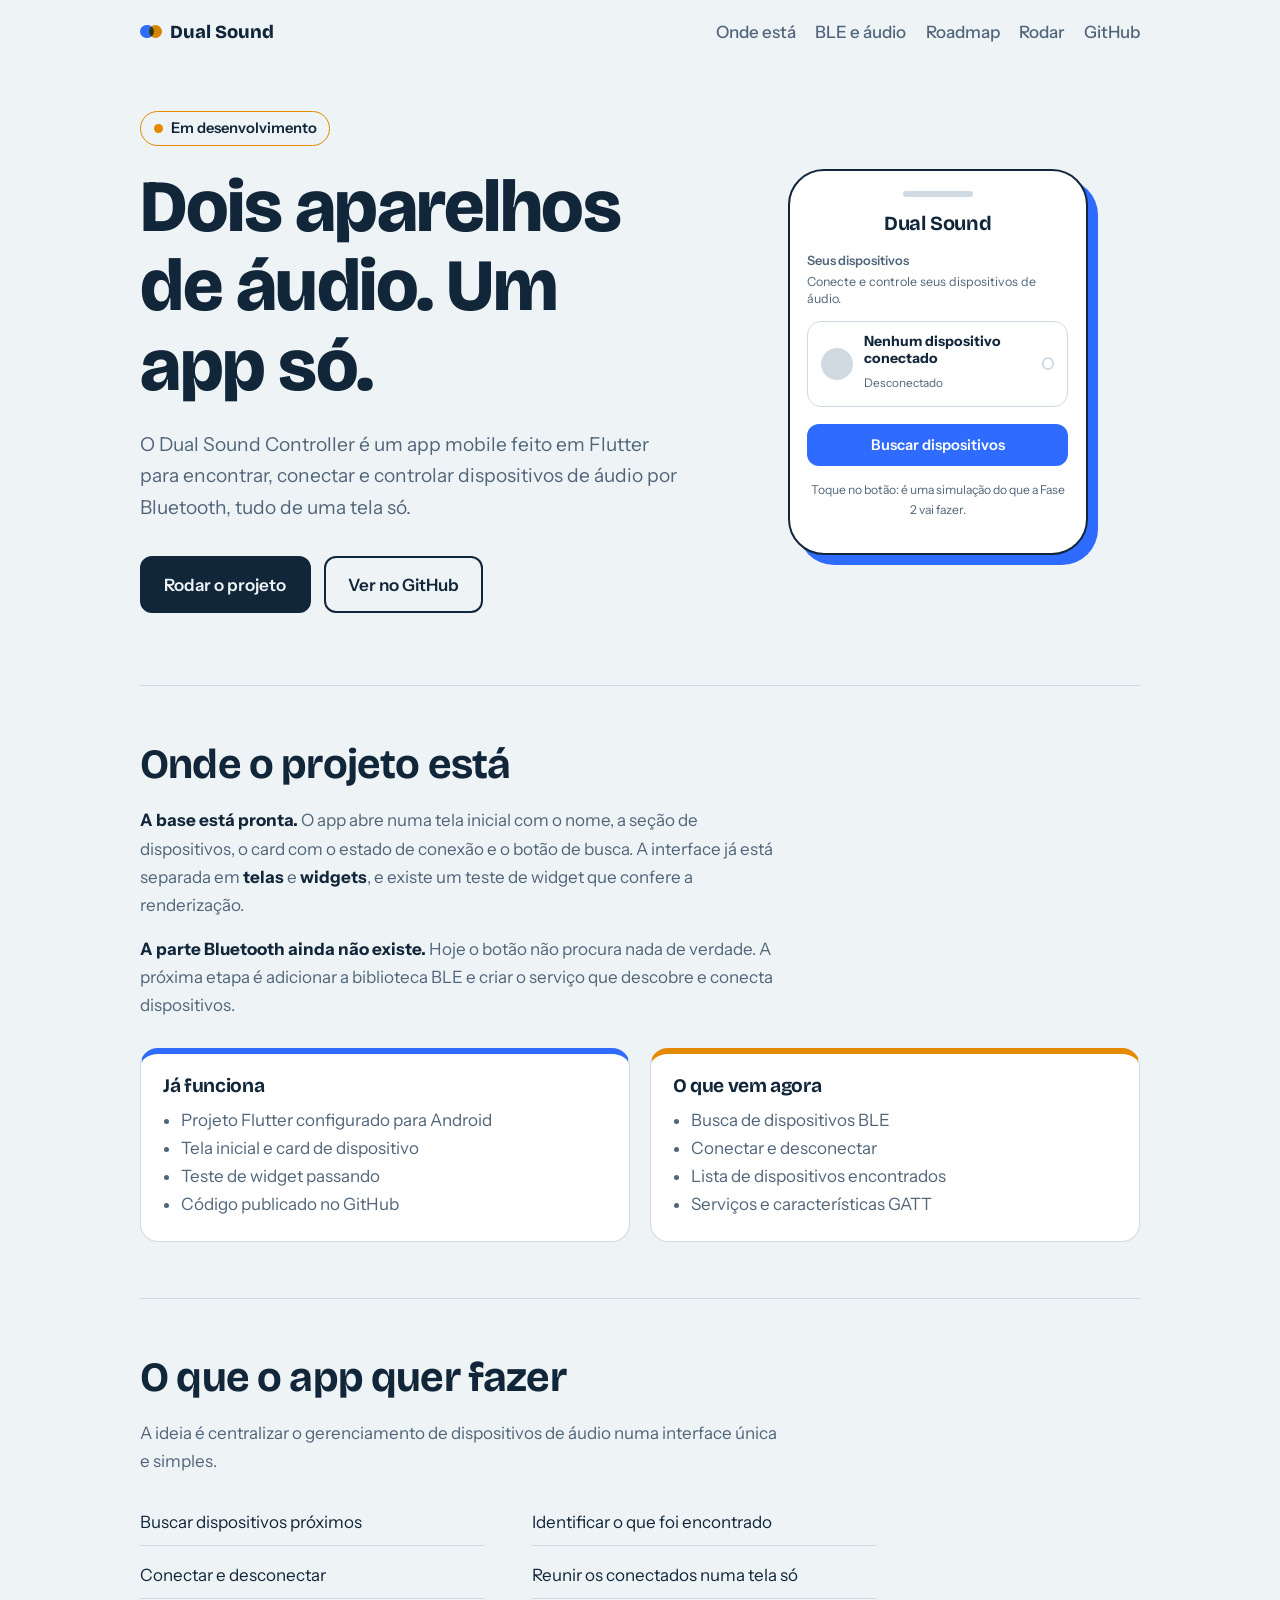
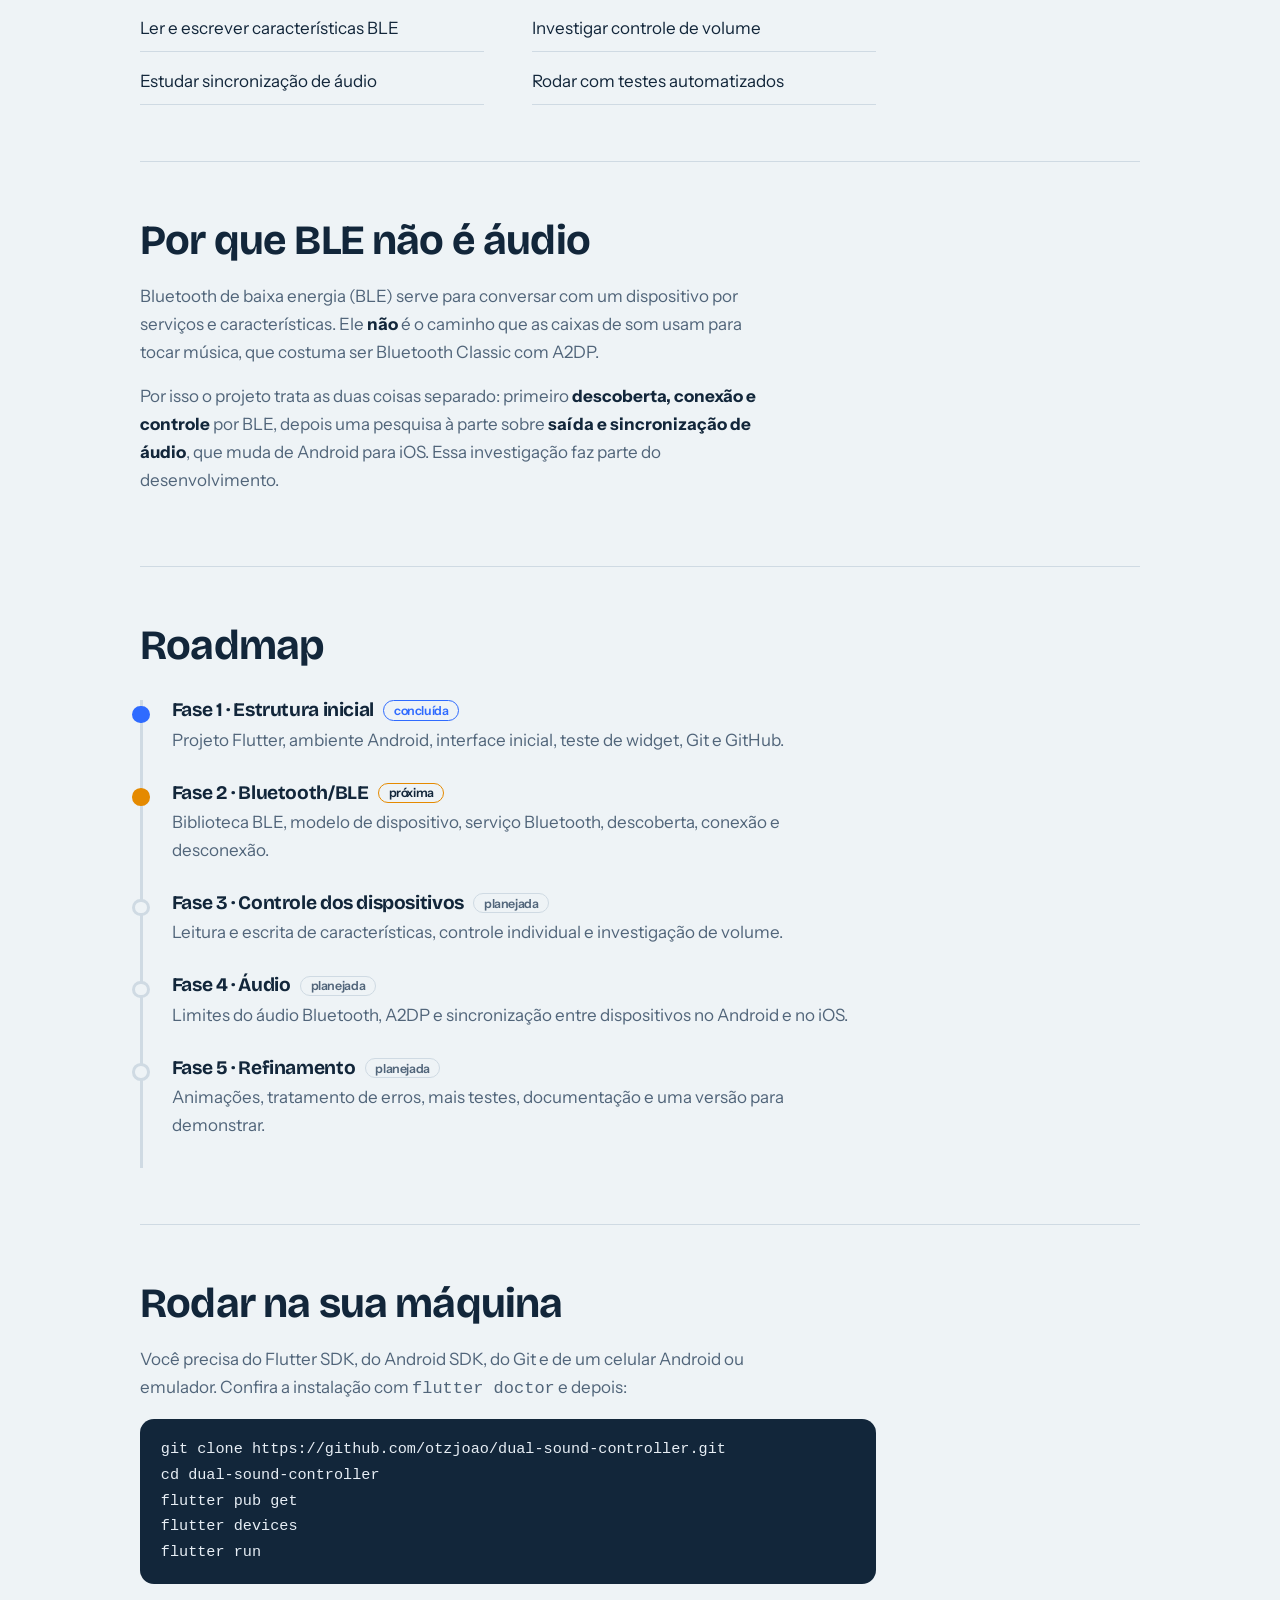
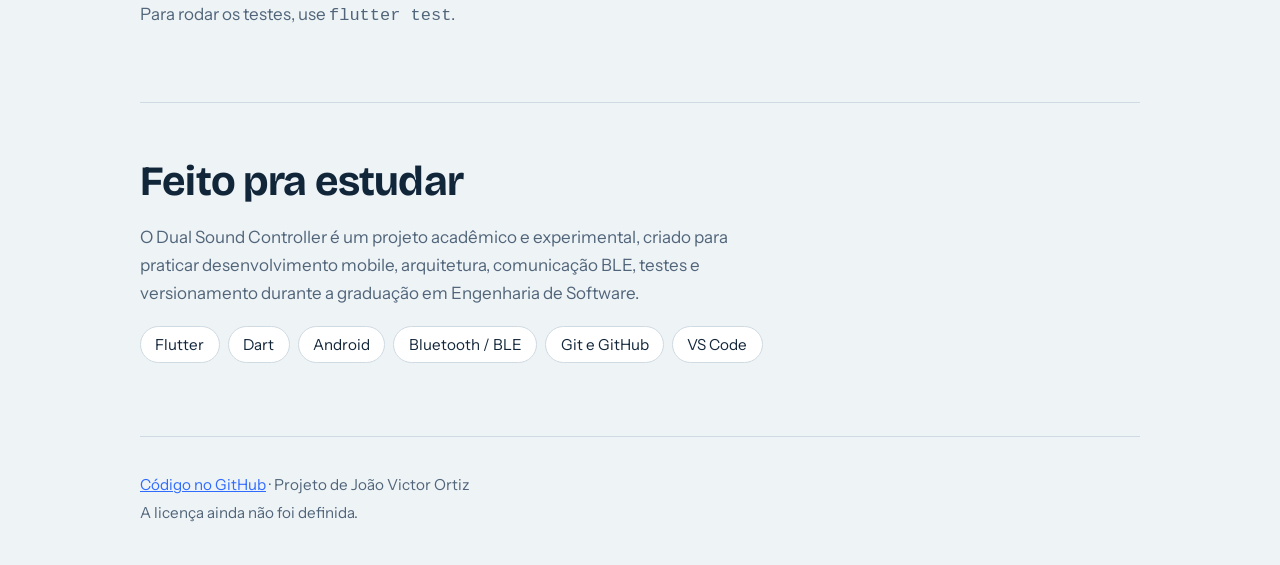
==== docs/index.html @ 98bfb26a "docs: adiciona documentação inicial do projeto" ====
<!doctype html>
<html lang="pt-BR">
  <head>
    <meta charset="utf-8" />
    <meta
      name="viewport"
      content="width=device-width, initial-scale=1, viewport-fit=cover"
    />
    <title>Dual Sound Controller · dois aparelhos de áudio, um app só</title>
    <meta
      name="description"
      content="App Flutter em desenvolvimento para encontrar, conectar e controlar dispositivos de áudio por Bluetooth, de uma tela só."
    />
    <link rel="preconnect" href="https://fonts.googleapis.com" />
    <link rel="preconnect" href="https://fonts.gstatic.com" crossorigin />
    <link
      href="https://fonts.googleapis.com/css2?family=Bricolage+Grotesque:wght@500;700;800&family=Instrument+Sans:wght@400;500;600&display=swap"
      rel="stylesheet"
    />
    <link rel="stylesheet" href="style.css" />
  </head>
  <body>
    <div class="wrap">
      <header class="top">
        <a class="brand" href="#"
          ><span class="dots" aria-hidden="true"><i></i><i></i></span>Dual
          Sound</a
        >
        <nav aria-label="Seções">
          <a href="#estado">Onde está</a><a href="#ble">BLE e áudio</a
          ><a href="#roadmap">Roadmap</a><a href="#rodar">Rodar</a
          ><a href="https://github.com/otzjoao/dual-sound-controller">GitHub</a>
        </nav>
      </header>

      <main>
        <div class="hero">
          <div>
            <span class="badge">Em desenvolvimento</span>
            <h1>Dois aparelhos de áudio. Um app só.</h1>
            <p class="lead">
              O Dual Sound Controller é um app mobile feito em Flutter para
              encontrar, conectar e controlar dispositivos de áudio por
              Bluetooth, tudo de uma tela só.
            </p>
            <div class="btns">
              <a class="btn primary" href="#rodar">Rodar o projeto</a>
              <a
                class="btn"
                href="https://github.com/otzjoao/dual-sound-controller"
                >Ver no GitHub</a
              >
            </div>
          </div>
          <div>
            <div
              class="phone"
              role="group"
              aria-label="Simulação da tela inicial do app"
            >
              <div class="bar"></div>
              <h3>Dual Sound</h3>
              <p class="sub">Seus dispositivos</p>
              <p class="hint">Conecte e controle seus dispositivos de áudio.</p>
              <div id="list">
                <div class="dev">
                  <span class="ic"></span
                  ><span
                    ><b>Nenhum dispositivo conectado</b
                    ><small>Desconectado</small></span
                  ><span class="st"></span>
                </div>
              </div>
              <button class="search" id="go" type="button">
                Buscar dispositivos
              </button>
              <p class="demo-note">
                Toque no botão: é uma simulação do que a Fase 2 vai fazer.
              </p>
            </div>
          </div>
        </div>

        <section id="estado">
          <h2>Onde o projeto está</h2>
          <div class="prose">
            <p>
              <strong>A base está pronta.</strong> O app abre numa tela inicial
              com o nome, a seção de dispositivos, o card com o estado de
              conexão e o botão de busca. A interface já está separada em
              <strong>telas</strong> e <strong>widgets</strong>, e existe um
              teste de widget que confere a renderização.
            </p>
            <p>
              <strong>A parte Bluetooth ainda não existe.</strong> Hoje o botão
              não procura nada de verdade. A próxima etapa é adicionar a
              biblioteca BLE e criar o serviço que descobre e conecta
              dispositivos.
            </p>
          </div>
          <div class="split">
            <div class="box a">
              <h3>Já funciona</h3>
              <ul>
                <li>Projeto Flutter configurado para Android</li>
                <li>Tela inicial e card de dispositivo</li>
                <li>Teste de widget passando</li>
                <li>Código publicado no GitHub</li>
              </ul>
            </div>
            <div class="box b">
              <h3>O que vem agora</h3>
              <ul>
                <li>Busca de dispositivos BLE</li>
                <li>Conectar e desconectar</li>
                <li>Lista de dispositivos encontrados</li>
                <li>Serviços e características GATT</li>
              </ul>
            </div>
          </div>
        </section>

        <section>
          <h2>O que o app quer fazer</h2>
          <div class="prose">
            <p>
              A ideia é centralizar o gerenciamento de dispositivos de áudio
              numa interface única e simples.
            </p>
          </div>
          <ul class="cols">
            <li>Buscar dispositivos próximos</li>
            <li>Identificar o que foi encontrado</li>
            <li>Conectar e desconectar</li>
            <li>Reunir os conectados numa tela só</li>
            <li>Ler e escrever características BLE</li>
            <li>Investigar controle de volume</li>
            <li>Estudar sincronização de áudio</li>
            <li>Rodar com testes automatizados</li>
          </ul>
        </section>

        <section id="ble">
          <h2>Por que BLE não é áudio</h2>
          <div class="prose">
            <p>
              Bluetooth de baixa energia (BLE) serve para conversar com um
              dispositivo por serviços e características. Ele
              <strong>não</strong> é o caminho que as caixas de som usam para
              tocar música, que costuma ser Bluetooth Classic com A2DP.
            </p>
            <p>
              Por isso o projeto trata as duas coisas separado: primeiro
              <strong>descoberta, conexão e controle</strong> por BLE, depois
              uma pesquisa à parte sobre
              <strong>saída e sincronização de áudio</strong>, que muda de
              Android para iOS. Essa investigação faz parte do desenvolvimento.
            </p>
          </div>
        </section>

        <section id="roadmap">
          <h2>Roadmap</h2>
          <ol class="road">
            <li class="done">
              <h3>
                Fase 1 · Estrutura inicial <span class="tag">concluída</span>
              </h3>
              <p>
                Projeto Flutter, ambiente Android, interface inicial, teste de
                widget, Git e GitHub.
              </p>
            </li>
            <li class="now">
              <h3>Fase 2 · Bluetooth/BLE <span class="tag">próxima</span></h3>
              <p>
                Biblioteca BLE, modelo de dispositivo, serviço Bluetooth,
                descoberta, conexão e desconexão.
              </p>
            </li>
            <li>
              <h3>
                Fase 3 · Controle dos dispositivos
                <span class="tag">planejada</span>
              </h3>
              <p>
                Leitura e escrita de características, controle individual e
                investigação de volume.
              </p>
            </li>
            <li>
              <h3>Fase 4 · Áudio <span class="tag">planejada</span></h3>
              <p>
                Limites do áudio Bluetooth, A2DP e sincronização entre
                dispositivos no Android e no iOS.
              </p>
            </li>
            <li>
              <h3>Fase 5 · Refinamento <span class="tag">planejada</span></h3>
              <p>
                Animações, tratamento de erros, mais testes, documentação e uma
                versão para demonstrar.
              </p>
            </li>
          </ol>
        </section>

        <section id="rodar">
          <h2>Rodar na sua máquina</h2>
          <div class="prose">
            <p>
              Você precisa do Flutter SDK, do Android SDK, do Git e de um
              celular Android ou emulador. Confira a instalação com
              <code>flutter doctor</code> e depois:
            </p>
          </div>
          <pre><code>git clone https://github.com/otzjoao/dual-sound-controller.git
cd dual-sound-controller
flutter pub get
flutter devices
flutter run</code></pre>
          <div class="prose" style="margin-top: 1rem">
            <p>Para rodar os testes, use <code>flutter test</code>.</p>
          </div>
        </section>

        <section>
          <h2>Feito pra estudar</h2>
          <div class="prose">
            <p>
              O Dual Sound Controller é um projeto acadêmico e experimental,
              criado para praticar desenvolvimento mobile, arquitetura,
              comunicação BLE, testes e versionamento durante a graduação em
              Engenharia de Software.
            </p>
          </div>
          <ul class="stack">
            <li>Flutter</li>
            <li>Dart</li>
            <li>Android</li>
            <li>Bluetooth / BLE</li>
            <li>Git e GitHub</li>
            <li>VS Code</li>
          </ul>
        </section>
      </main>

      <footer>
        <p>
          <a href="https://github.com/otzjoao/dual-sound-controller"
            >Código no GitHub</a
          >
          · Projeto de João Victor Ortiz
        </p>
        <p>A licença ainda não foi definida.</p>
      </footer>
    </div>

    <script>
      (function () {
        var go = document.getElementById("go"),
          list = document.getElementById("list"),
          found = false;
        var empty =
          '<div class="dev"><span class="ic"></span><span><b>Nenhum dispositivo conectado</b><small>Desconectado</small></span><span class="st"></span></div>';
        function dev(c, n) {
          return (
            '<div class="dev on ' +
            c +
            '"><span class="ic"></span><span><b>' +
            n +
            '</b><small>Conectado</small></span><span class="st"></span></div>'
          );
        }
        go.addEventListener("click", function () {
          if (found) {
            list.innerHTML = empty;
            go.textContent = "Buscar dispositivos";
            found = false;
            return;
          }
          go.textContent = "Buscando...";
          go.disabled = true;
          setTimeout(function () {
            list.innerHTML =
              dev("d1", "Dispositivo BLE #1") + dev("d2", "Dispositivo BLE #2");
            go.textContent = "Desconectar tudo";
            go.disabled = false;
            found = true;
          }, 900);
        });
      })();
    </script>
  </body>
</html>
---- docs/style.css ----
:root {
  --bg: #eef3f6;
  --surface: #ffffff;
  --ink: #12263a;
  --muted: #51657a;
  --line: #cfdae3;
  --a: #2f6bff;
  --b: #e58a00;
  --code: #12263a;
  --codefg: #e7eef5;
  box-sizing: border-box;
  padding-top: env(safe-area-inset-top, 0px);
  padding-bottom: env(safe-area-inset-bottom, 0px);
}
@media (prefers-color-scheme: dark) {
  :root:not([data-theme="light"]) {
    --bg: #0d1822;
    --surface: #15283a;
    --ink: #e7eef5;
    --muted: #9bb0c4;
    --line: #27405a;
    --a: #6d96ff;
    --b: #ffb34d;
    --code: #07101a;
    --codefg: #e7eef5;
  }
}
:root[data-theme="dark"] {
  --bg: #0d1822;
  --surface: #15283a;
  --ink: #e7eef5;
  --muted: #9bb0c4;
  --line: #27405a;
  --a: #6d96ff;
  --b: #ffb34d;
  --code: #07101a;
  --codefg: #e7eef5;
}
*,
*::before,
*::after {
  box-sizing: border-box;
}
html {
  height: 100%;
  scroll-padding-top: env(safe-area-inset-top, 0px);
  scroll-behavior: smooth;
}
body {
  margin: 0;
  min-height: 100%;
  background: var(--bg);
  color: var(--ink);
  font:
    400 1.0625rem/1.65 "Instrument Sans",
    system-ui,
    -apple-system,
    "Segoe UI",
    sans-serif;
}
h1,
h2,
h3 {
  font-family: "Bricolage Grotesque", "Instrument Sans", system-ui, sans-serif;
  line-height: 1.08;
  letter-spacing: -0.02em;
  margin: 0;
}
a {
  color: var(--a);
}
a:focus-visible,
button:focus-visible {
  outline: 3px solid var(--b);
  outline-offset: 3px;
  border-radius: 6px;
}
.wrap {
  max-width: 1040px;
  margin: 0 auto;
  padding: 0 1.25rem;
}
header.top {
  display: flex;
  align-items: center;
  justify-content: space-between;
  gap: 1rem;
  padding: 1.1rem 0;
  flex-wrap: wrap;
}
.brand {
  font:
    800 1.15rem "Bricolage Grotesque",
    sans-serif;
  text-decoration: none;
  color: var(--ink);
  display: flex;
  align-items: center;
  gap: 0.5rem;
}
.dots {
  display: inline-flex;
}
.dots i {
  width: 0.85rem;
  height: 0.85rem;
  border-radius: 50%;
  background: var(--a);
}
.dots i + i {
  background: var(--b);
  margin-left: -0.3rem;
  mix-blend-mode: multiply;
}
nav a {
  color: var(--muted);
  text-decoration: none;
  margin-left: 1.2rem;
  font-weight: 500;
}
nav a:hover {
  color: var(--ink);
}
.hero {
  display: grid;
  grid-template-columns: 1.15fr 0.85fr;
  gap: 3rem;
  align-items: center;
  padding: 3rem 0 4.5rem;
}
.hero h1 {
  font-size: clamp(2.6rem, 6.5vw, 4.6rem);
  font-weight: 800;
}
.hero p.lead {
  font-size: 1.2rem;
  color: var(--muted);
  max-width: 34rem;
  margin: 1.4rem 0 2rem;
}
.badge {
  display: inline-flex;
  align-items: center;
  gap: 0.5rem;
  border: 1.5px solid var(--b);
  color: var(--ink);
  padding: 0.25rem 0.8rem;
  border-radius: 99px;
  font-size: 0.92rem;
  font-weight: 600;
  margin-bottom: 1.4rem;
}
.badge::before {
  content: "";
  width: 0.55rem;
  height: 0.55rem;
  border-radius: 50%;
  background: var(--b);
}
.btns {
  display: flex;
  gap: 0.8rem;
  flex-wrap: wrap;
}
.btn {
  display: inline-block;
  padding: 0.8rem 1.4rem;
  border-radius: 12px;
  font-weight: 600;
  text-decoration: none;
  border: 2px solid var(--ink);
  color: var(--ink);
}
.btn.primary {
  background: var(--ink);
  color: var(--bg);
}
.btn:hover {
  transform: translateY(-1px);
}
/* telefone */
.phone {
  width: min(300px, 100%);
  margin: 0 auto;
  background: var(--surface);
  border: 2px solid var(--ink);
  border-radius: 36px;
  padding: 1.2rem 1.1rem 1.3rem;
  box-shadow: 10px 10px 0 var(--a);
}
.phone .bar {
  width: 70px;
  height: 6px;
  border-radius: 9px;
  background: var(--line);
  margin: 0 auto 1rem;
}
.phone h3 {
  text-align: center;
  font-size: 1.25rem;
}
.phone .sub {
  font-size: 0.8rem;
  color: var(--muted);
  margin: 1rem 0 0.1rem;
  font-weight: 600;
}
.phone .hint {
  font-size: 0.78rem;
  color: var(--muted);
  margin: 0 0 0.8rem;
  line-height: 1.4;
}
.dev {
  display: flex;
  align-items: center;
  gap: 0.7rem;
  border: 1.5px solid var(--line);
  border-radius: 14px;
  padding: 0.7rem 0.8rem;
  margin-bottom: 0.55rem;
  min-height: 3.6rem;
}
.dev .ic {
  width: 2rem;
  height: 2rem;
  border-radius: 50%;
  background: var(--line);
  flex: none;
}
.dev b {
  display: block;
  font-size: 0.88rem;
  line-height: 1.2;
}
.dev small {
  color: var(--muted);
  font-size: 0.74rem;
}
.dev .st {
  margin-left: auto;
  width: 0.8rem;
  height: 0.8rem;
  border-radius: 50%;
  border: 2px solid var(--line);
  flex: none;
}
.dev.on.d1 .ic,
.dev.on.d1 .st {
  background: var(--a);
  border-color: var(--a);
}
.dev.on.d2 .ic,
.dev.on.d2 .st {
  background: var(--b);
  border-color: var(--b);
}
.dev.on {
  animation: pop 0.35s ease-out;
}
@keyframes pop {
  from {
    transform: scale(0.96);
    opacity: 0.4;
  }
  to {
    transform: none;
    opacity: 1;
  }
}
.search {
  width: 100%;
  margin-top: 0.5rem;
  padding: 0.75rem;
  border-radius: 12px;
  border: 0;
  background: var(--a);
  color: #fff;
  font:
    600 0.92rem "Instrument Sans",
    sans-serif;
  cursor: pointer;
}
:root[data-theme="dark"] .search {
  color: #08131e;
}
@media (prefers-color-scheme: dark) {
  :root:not([data-theme="light"]) .search {
    color: #08131e;
  }
}
.demo-note {
  text-align: center;
  font-size: 0.76rem;
  color: var(--muted);
  margin-top: 0.9rem;
}
/* seções */
section {
  padding: 3.5rem 0;
  border-top: 1.5px solid var(--line);
}
section h2 {
  font-size: clamp(1.8rem, 4vw, 2.6rem);
  font-weight: 700;
  margin-bottom: 1.2rem;
}
.prose {
  max-width: 40rem;
}
.prose p {
  margin: 0 0 1rem;
  color: var(--muted);
}
.prose p strong {
  color: var(--ink);
}
.cols {
  display: grid;
  grid-template-columns: repeat(2, minmax(0, 1fr));
  gap: 0.4rem 3rem;
  list-style: none;
  padding: 0;
  margin: 1.5rem 0 0;
  max-width: 46rem;
}
.cols li {
  padding: 0.55rem 0;
  border-bottom: 1px solid var(--line);
}
.split {
  display: grid;
  grid-template-columns: 1fr 1fr;
  gap: 1.2rem;
  margin-top: 1.8rem;
}
.box {
  background: var(--surface);
  border: 1.5px solid var(--line);
  border-radius: 18px;
  padding: 1.4rem;
}
.box h3 {
  font-size: 1.2rem;
  margin-bottom: 0.5rem;
}
.box.a {
  border-top: 6px solid var(--a);
}
.box.b {
  border-top: 6px solid var(--b);
}
.box p {
  margin: 0.3rem 0 0;
  color: var(--muted);
  font-size: 1rem;
}
.box ul {
  margin: 0.6rem 0 0;
  padding-left: 1.1rem;
  color: var(--muted);
}
/* roadmap */
.road {
  list-style: none;
  margin: 2rem 0 0;
  padding: 0;
  border-left: 3px solid var(--line);
  max-width: 46rem;
}
.road li {
  position: relative;
  padding: 0 0 1.8rem 1.8rem;
}
.road li::before {
  content: "";
  position: absolute;
  left: -0.68rem;
  top: 0.35rem;
  width: 1.1rem;
  height: 1.1rem;
  border-radius: 50%;
  background: var(--bg);
  border: 3px solid var(--line);
}
.road li.done::before {
  background: var(--a);
  border-color: var(--a);
}
.road li.now::before {
  border-color: var(--b);
  background: var(--b);
}
.road h3 {
  font-size: 1.2rem;
  display: flex;
  gap: 0.6rem;
  align-items: center;
  flex-wrap: wrap;
}
.tag {
  font:
    600 0.78rem "Instrument Sans",
    sans-serif;
  padding: 0.1rem 0.6rem;
  border-radius: 99px;
  border: 1.5px solid var(--line);
  color: var(--muted);
}
.road li.done .tag {
  border-color: var(--a);
  color: var(--a);
}
.road li.now .tag {
  border-color: var(--b);
  color: var(--ink);
}
.road p {
  margin: 0.3rem 0 0;
  color: var(--muted);
}
/* código */
pre {
  background: var(--code);
  color: var(--codefg);
  border-radius: 14px;
  padding: 1.1rem 1.3rem;
  overflow-x: auto;
  font:
    500 0.95rem/1.7 ui-monospace,
    SFMono-Regular,
    Menlo,
    Consolas,
    monospace;
  max-width: 46rem;
  margin: 1rem 0 0;
}
.stack {
  display: flex;
  flex-wrap: wrap;
  gap: 0.5rem;
  margin-top: 1.2rem;
  padding: 0;
  list-style: none;
}
.stack li {
  border: 1.5px solid var(--line);
  background: var(--surface);
  padding: 0.3rem 0.9rem;
  border-radius: 99px;
  font-size: 0.95rem;
}
footer {
  border-top: 1.5px solid var(--line);
  padding: 2rem 0 2.5rem;
  color: var(--muted);
  font-size: 0.95rem;
}
footer p {
  margin: 0.2rem 0;
}
@media (max-width: 820px) {
  .hero {
    grid-template-columns: 1fr;
    gap: 2.5rem;
    padding-top: 1.5rem;
  }
  .cols,
  .split {
    grid-template-columns: 1fr;
  }
  nav a {
    margin: 0 1rem 0 0;
  }
}
@media (prefers-reduced-motion: reduce) {
  html {
    scroll-behavior: auto;
  }
  .dev.on {
    animation: none;
  }
  .btn:hover {
    transform: none;
  }
}
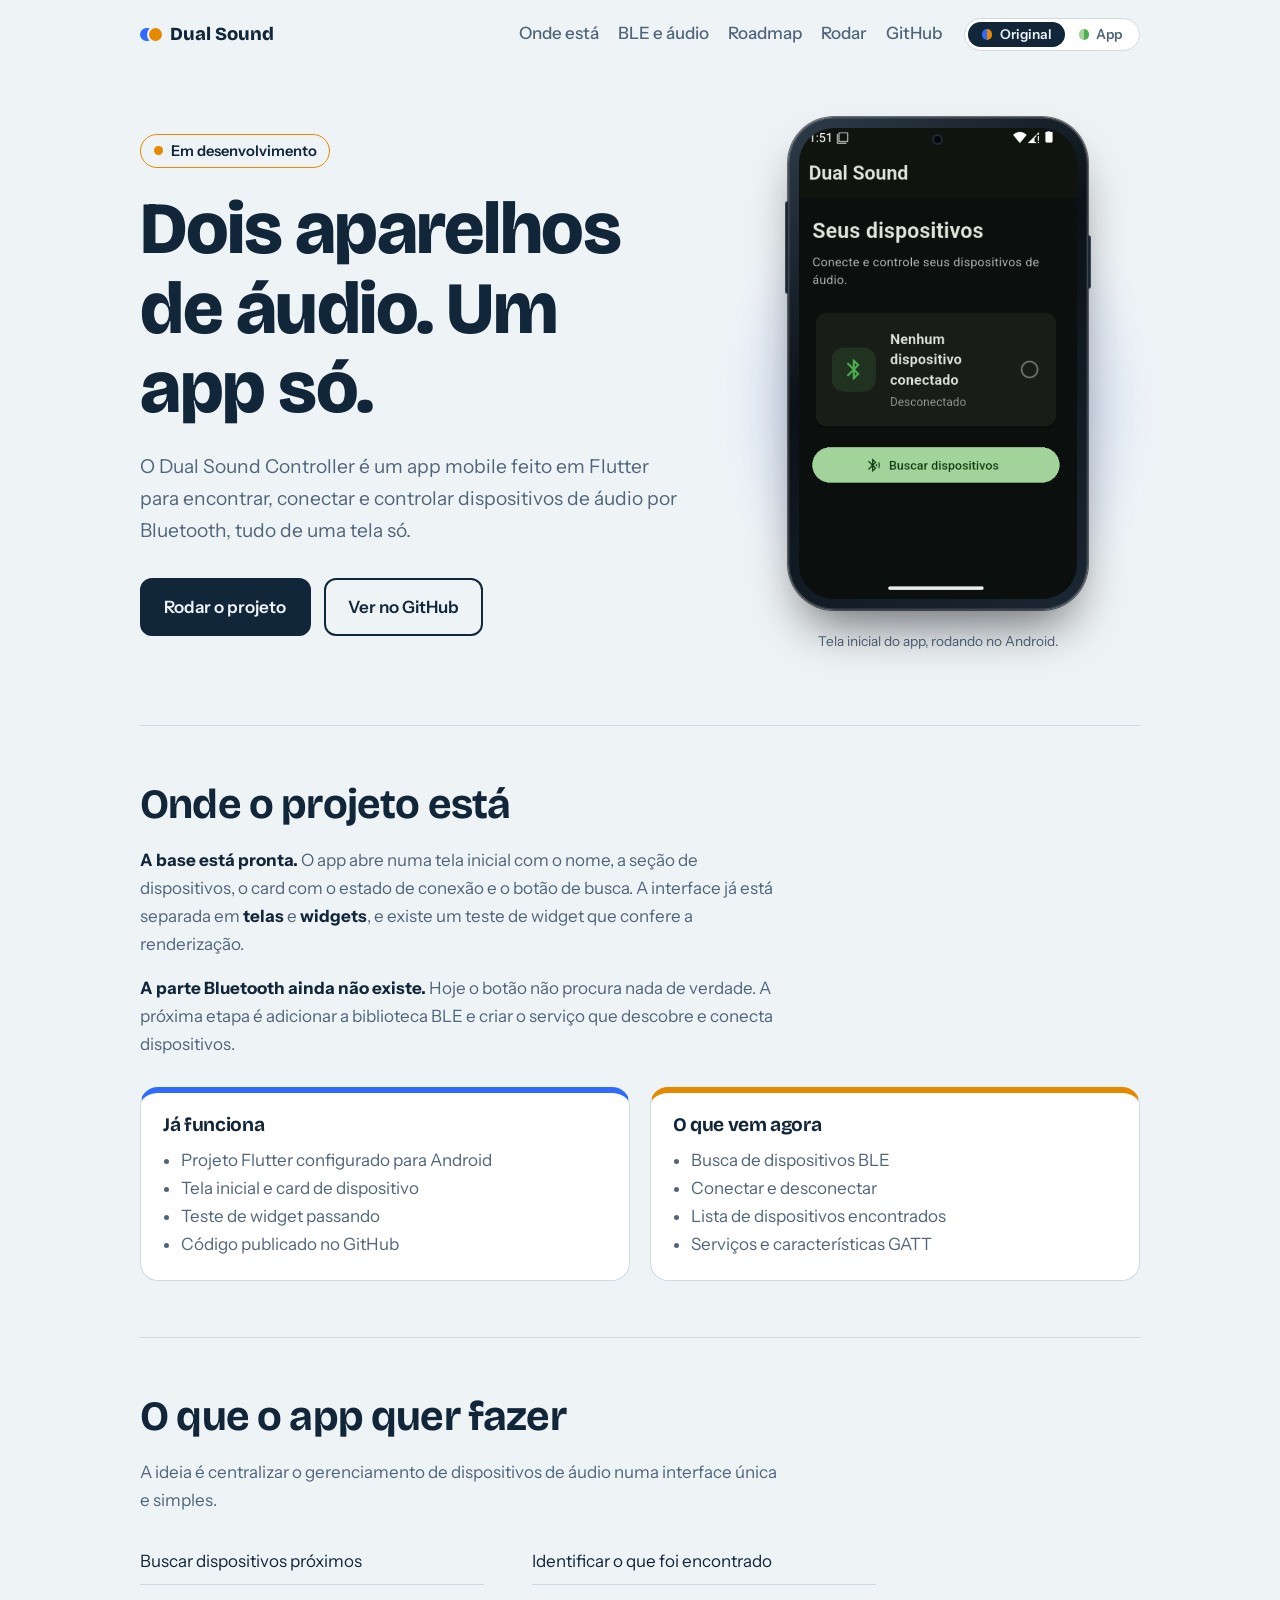
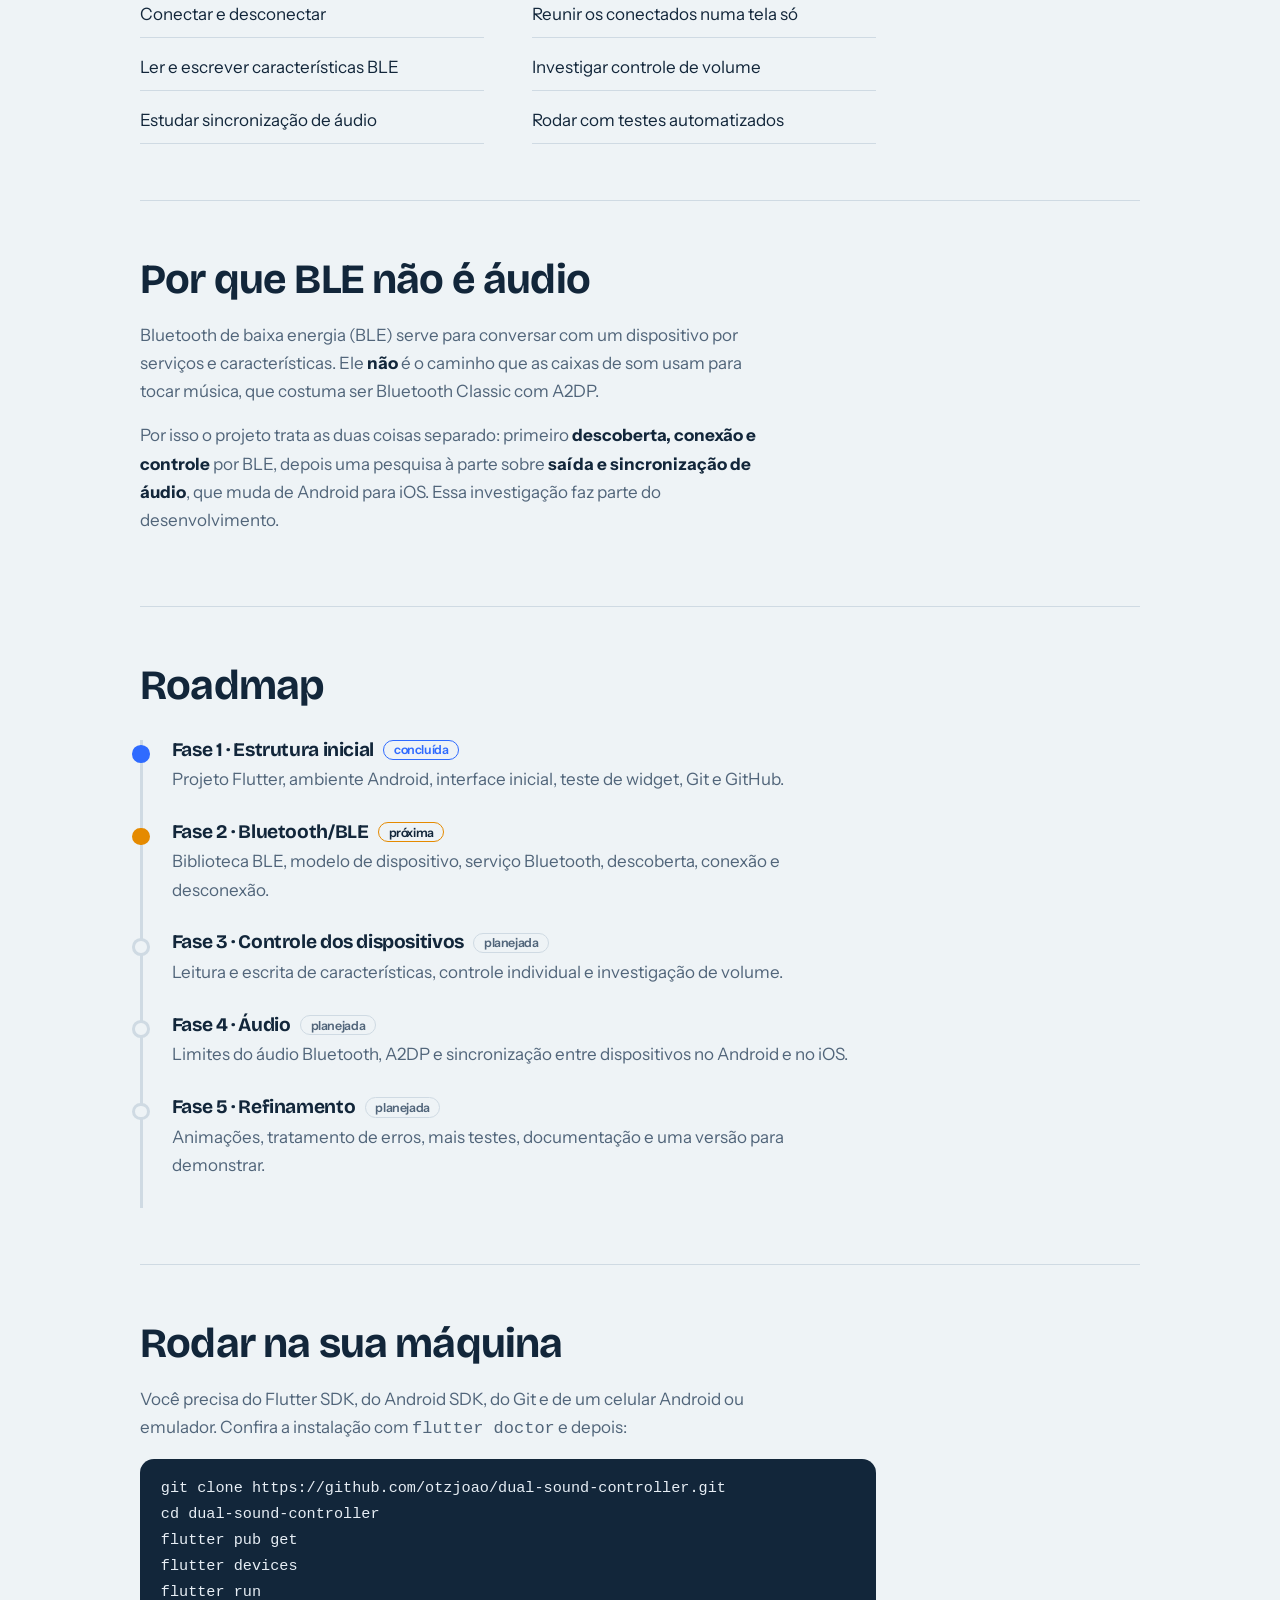
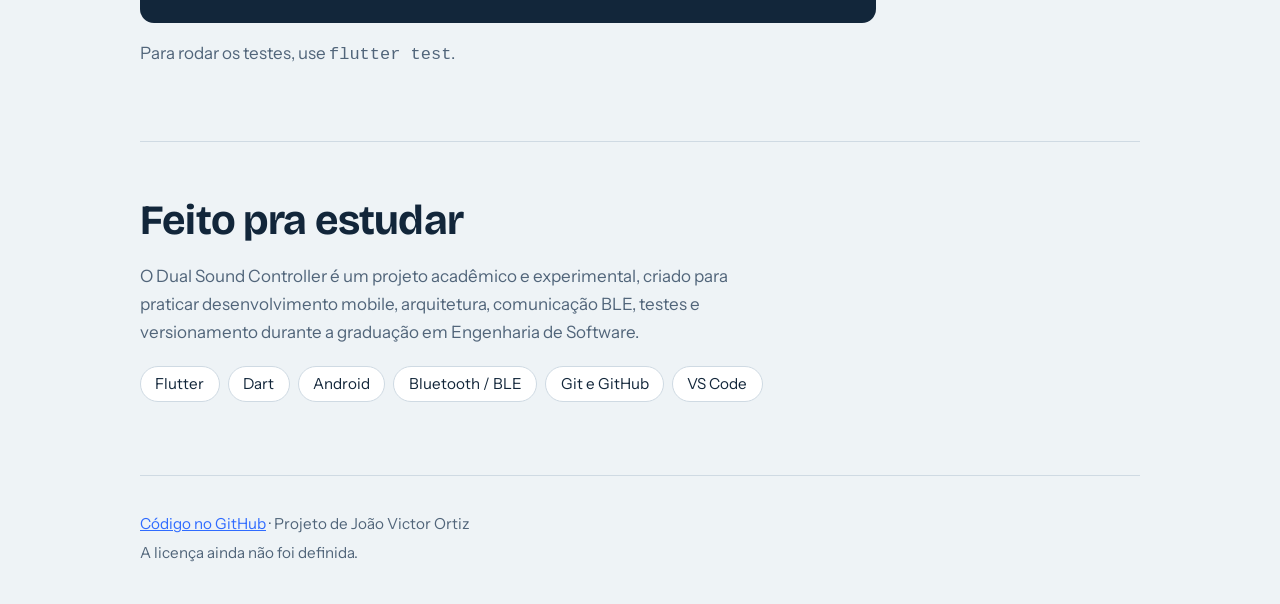
==== commit c6430236: "docs: atualiza tema e foto do app nas páginas de teste" ====
--- a/docs/index.html
+++ b/docs/index.html
@@ -1,295 +1,119 @@
-<!doctype html>
+<!DOCTYPE html>
 <html lang="pt-BR">
-  <head>
-    <meta charset="utf-8" />
-    <meta
-      name="viewport"
-      content="width=device-width, initial-scale=1, viewport-fit=cover"
-    />
-    <title>Dual Sound Controller · dois aparelhos de áudio, um app só</title>
-    <meta
-      name="description"
-      content="App Flutter em desenvolvimento para encontrar, conectar e controlar dispositivos de áudio por Bluetooth, de uma tela só."
-    />
-    <link rel="preconnect" href="https://fonts.googleapis.com" />
-    <link rel="preconnect" href="https://fonts.gstatic.com" crossorigin />
-    <link
-      href="https://fonts.googleapis.com/css2?family=Bricolage+Grotesque:wght@500;700;800&family=Instrument+Sans:wght@400;500;600&display=swap"
-      rel="stylesheet"
-    />
-    <link rel="stylesheet" href="style.css" />
-  </head>
-  <body>
-    <div class="wrap">
-      <header class="top">
-        <a class="brand" href="#"
-          ><span class="dots" aria-hidden="true"><i></i><i></i></span>Dual
-          Sound</a
-        >
-        <nav aria-label="Seções">
-          <a href="#estado">Onde está</a><a href="#ble">BLE e áudio</a
-          ><a href="#roadmap">Roadmap</a><a href="#rodar">Rodar</a
-          ><a href="https://github.com/otzjoao/dual-sound-controller">GitHub</a>
-        </nav>
-      </header>
+<head>
+<meta charset="utf-8">
+<meta name="viewport" content="width=device-width, initial-scale=1, viewport-fit=cover">
+<title>Dual Sound Controller · dois aparelhos de áudio, um app só</title>
+<meta name="description" content="App Flutter em desenvolvimento para encontrar, conectar e controlar dispositivos de áudio por Bluetooth, de uma tela só.">
+<link rel="preconnect" href="https://fonts.googleapis.com">
+<link rel="preconnect" href="https://fonts.gstatic.com" crossorigin>
+<link href="https://fonts.googleapis.com/css2?family=Bricolage+Grotesque:wght@500;700;800&family=Instrument+Sans:wght@400;500;600&display=swap" rel="stylesheet">
+<script>try{if(localStorage.getItem('skin')==='app')document.documentElement.setAttribute('data-skin','app')}catch(e){}</script>
+<link rel="stylesheet" href="style.css">
+</head>
+<body>
+<div class="wrap">
+  <header class="top">
+    <a class="brand" href="#"><span class="dots" aria-hidden="true"><i></i><i></i></span>Dual Sound</a>
+    <nav aria-label="Seções">
+      <a href="#estado">Onde está</a><a href="#ble">BLE e áudio</a><a href="#roadmap">Roadmap</a><a href="#rodar">Rodar</a><a href="https://github.com/otzjoao/dual-sound-controller">GitHub</a>
+      <span class="skin" role="group" aria-label="Tema de cores"><button type="button" data-skin="original" aria-pressed="true"><i class="sw-o"></i>Original</button><button type="button" data-skin="app" aria-pressed="false"><i class="sw-a"></i>App</button></span>
+    </nav>
+  </header>
 
-      <main>
-        <div class="hero">
-          <div>
-            <span class="badge">Em desenvolvimento</span>
-            <h1>Dois aparelhos de áudio. Um app só.</h1>
-            <p class="lead">
-              O Dual Sound Controller é um app mobile feito em Flutter para
-              encontrar, conectar e controlar dispositivos de áudio por
-              Bluetooth, tudo de uma tela só.
-            </p>
-            <div class="btns">
-              <a class="btn primary" href="#rodar">Rodar o projeto</a>
-              <a
-                class="btn"
-                href="https://github.com/otzjoao/dual-sound-controller"
-                >Ver no GitHub</a
-              >
-            </div>
-          </div>
-          <div>
-            <div
-              class="phone"
-              role="group"
-              aria-label="Simulação da tela inicial do app"
-            >
-              <div class="bar"></div>
-              <h3>Dual Sound</h3>
-              <p class="sub">Seus dispositivos</p>
-              <p class="hint">Conecte e controle seus dispositivos de áudio.</p>
-              <div id="list">
-                <div class="dev">
-                  <span class="ic"></span
-                  ><span
-                    ><b>Nenhum dispositivo conectado</b
-                    ><small>Desconectado</small></span
-                  ><span class="st"></span>
-                </div>
-              </div>
-              <button class="search" id="go" type="button">
-                Buscar dispositivos
-              </button>
-              <p class="demo-note">
-                Toque no botão: é uma simulação do que a Fase 2 vai fazer.
-              </p>
-            </div>
-          </div>
-        </div>
+  <main>
+  <div class="hero">
+    <div>
+      <span class="badge">Em desenvolvimento</span>
+      <h1>Dois aparelhos de áudio. Um app só.</h1>
+      <p class="lead">O Dual Sound Controller é um app mobile feito em Flutter para encontrar, conectar e controlar dispositivos de áudio por Bluetooth, tudo de uma tela só.</p>
+      <div class="btns">
+        <a class="btn primary" href="#rodar">Rodar o projeto</a>
+        <a class="btn" href="https://github.com/otzjoao/dual-sound-controller">Ver no GitHub</a>
+      </div>
+    </div>
+    <div>
+      <figure class="shot"><div class="phone"><i class="vol" aria-hidden="true"></i><img src="images/Home_screen.png" width="535" height="906" alt="Tela inicial do Dual Sound Controller: título Seus dispositivos, card Nenhum dispositivo conectado e botão Buscar dispositivos"></div><figcaption>Tela inicial do app, rodando no Android.</figcaption></figure>
+    </div>
+  </div>
 
-        <section id="estado">
-          <h2>Onde o projeto está</h2>
-          <div class="prose">
-            <p>
-              <strong>A base está pronta.</strong> O app abre numa tela inicial
-              com o nome, a seção de dispositivos, o card com o estado de
-              conexão e o botão de busca. A interface já está separada em
-              <strong>telas</strong> e <strong>widgets</strong>, e existe um
-              teste de widget que confere a renderização.
-            </p>
-            <p>
-              <strong>A parte Bluetooth ainda não existe.</strong> Hoje o botão
-              não procura nada de verdade. A próxima etapa é adicionar a
-              biblioteca BLE e criar o serviço que descobre e conecta
-              dispositivos.
-            </p>
-          </div>
-          <div class="split">
-            <div class="box a">
-              <h3>Já funciona</h3>
-              <ul>
-                <li>Projeto Flutter configurado para Android</li>
-                <li>Tela inicial e card de dispositivo</li>
-                <li>Teste de widget passando</li>
-                <li>Código publicado no GitHub</li>
-              </ul>
-            </div>
-            <div class="box b">
-              <h3>O que vem agora</h3>
-              <ul>
-                <li>Busca de dispositivos BLE</li>
-                <li>Conectar e desconectar</li>
-                <li>Lista de dispositivos encontrados</li>
-                <li>Serviços e características GATT</li>
-              </ul>
-            </div>
-          </div>
-        </section>
+  <section id="estado">
+    <h2>Onde o projeto está</h2>
+    <div class="prose">
+      <p><strong>A base está pronta.</strong> O app abre numa tela inicial com o nome, a seção de dispositivos, o card com o estado de conexão e o botão de busca. A interface já está separada em <strong>telas</strong> e <strong>widgets</strong>, e existe um teste de widget que confere a renderização.</p>
+      <p><strong>A parte Bluetooth ainda não existe.</strong> Hoje o botão não procura nada de verdade. A próxima etapa é adicionar a biblioteca BLE e criar o serviço que descobre e conecta dispositivos.</p>
+    </div>
+    <div class="split">
+      <div class="box a"><h3>Já funciona</h3><ul><li>Projeto Flutter configurado para Android</li><li>Tela inicial e card de dispositivo</li><li>Teste de widget passando</li><li>Código publicado no GitHub</li></ul></div>
+      <div class="box b"><h3>O que vem agora</h3><ul><li>Busca de dispositivos BLE</li><li>Conectar e desconectar</li><li>Lista de dispositivos encontrados</li><li>Serviços e características GATT</li></ul></div>
+    </div>
+  </section>
 
-        <section>
-          <h2>O que o app quer fazer</h2>
-          <div class="prose">
-            <p>
-              A ideia é centralizar o gerenciamento de dispositivos de áudio
-              numa interface única e simples.
-            </p>
-          </div>
-          <ul class="cols">
-            <li>Buscar dispositivos próximos</li>
-            <li>Identificar o que foi encontrado</li>
-            <li>Conectar e desconectar</li>
-            <li>Reunir os conectados numa tela só</li>
-            <li>Ler e escrever características BLE</li>
-            <li>Investigar controle de volume</li>
-            <li>Estudar sincronização de áudio</li>
-            <li>Rodar com testes automatizados</li>
-          </ul>
-        </section>
+  <section>
+    <h2>O que o app quer fazer</h2>
+    <div class="prose"><p>A ideia é centralizar o gerenciamento de dispositivos de áudio numa interface única e simples.</p></div>
+    <ul class="cols">
+      <li>Buscar dispositivos próximos</li><li>Identificar o que foi encontrado</li>
+      <li>Conectar e desconectar</li><li>Reunir os conectados numa tela só</li>
+      <li>Ler e escrever características BLE</li><li>Investigar controle de volume</li>
+      <li>Estudar sincronização de áudio</li><li>Rodar com testes automatizados</li>
+    </ul>
+  </section>
 
-        <section id="ble">
-          <h2>Por que BLE não é áudio</h2>
-          <div class="prose">
-            <p>
-              Bluetooth de baixa energia (BLE) serve para conversar com um
-              dispositivo por serviços e características. Ele
-              <strong>não</strong> é o caminho que as caixas de som usam para
-              tocar música, que costuma ser Bluetooth Classic com A2DP.
-            </p>
-            <p>
-              Por isso o projeto trata as duas coisas separado: primeiro
-              <strong>descoberta, conexão e controle</strong> por BLE, depois
-              uma pesquisa à parte sobre
-              <strong>saída e sincronização de áudio</strong>, que muda de
-              Android para iOS. Essa investigação faz parte do desenvolvimento.
-            </p>
-          </div>
-        </section>
+  <section id="ble">
+    <h2>Por que BLE não é áudio</h2>
+    <div class="prose">
+      <p>Bluetooth de baixa energia (BLE) serve para conversar com um dispositivo por serviços e características. Ele <strong>não</strong> é o caminho que as caixas de som usam para tocar música, que costuma ser Bluetooth Classic com A2DP.</p>
+      <p>Por isso o projeto trata as duas coisas separado: primeiro <strong>descoberta, conexão e controle</strong> por BLE, depois uma pesquisa à parte sobre <strong>saída e sincronização de áudio</strong>, que muda de Android para iOS. Essa investigação faz parte do desenvolvimento.</p>
+    </div>
+  </section>
 
-        <section id="roadmap">
-          <h2>Roadmap</h2>
-          <ol class="road">
-            <li class="done">
-              <h3>
-                Fase 1 · Estrutura inicial <span class="tag">concluída</span>
-              </h3>
-              <p>
-                Projeto Flutter, ambiente Android, interface inicial, teste de
-                widget, Git e GitHub.
-              </p>
-            </li>
-            <li class="now">
-              <h3>Fase 2 · Bluetooth/BLE <span class="tag">próxima</span></h3>
-              <p>
-                Biblioteca BLE, modelo de dispositivo, serviço Bluetooth,
-                descoberta, conexão e desconexão.
-              </p>
-            </li>
-            <li>
-              <h3>
-                Fase 3 · Controle dos dispositivos
-                <span class="tag">planejada</span>
-              </h3>
-              <p>
-                Leitura e escrita de características, controle individual e
-                investigação de volume.
-              </p>
-            </li>
-            <li>
-              <h3>Fase 4 · Áudio <span class="tag">planejada</span></h3>
-              <p>
-                Limites do áudio Bluetooth, A2DP e sincronização entre
-                dispositivos no Android e no iOS.
-              </p>
-            </li>
-            <li>
-              <h3>Fase 5 · Refinamento <span class="tag">planejada</span></h3>
-              <p>
-                Animações, tratamento de erros, mais testes, documentação e uma
-                versão para demonstrar.
-              </p>
-            </li>
-          </ol>
-        </section>
+  <section id="roadmap">
+    <h2>Roadmap</h2>
+    <ol class="road">
+      <li class="done"><h3>Fase 1 · Estrutura inicial <span class="tag">concluída</span></h3><p>Projeto Flutter, ambiente Android, interface inicial, teste de widget, Git e GitHub.</p></li>
+      <li class="now"><h3>Fase 2 · Bluetooth/BLE <span class="tag">próxima</span></h3><p>Biblioteca BLE, modelo de dispositivo, serviço Bluetooth, descoberta, conexão e desconexão.</p></li>
+      <li><h3>Fase 3 · Controle dos dispositivos <span class="tag">planejada</span></h3><p>Leitura e escrita de características, controle individual e investigação de volume.</p></li>
+      <li><h3>Fase 4 · Áudio <span class="tag">planejada</span></h3><p>Limites do áudio Bluetooth, A2DP e sincronização entre dispositivos no Android e no iOS.</p></li>
+      <li><h3>Fase 5 · Refinamento <span class="tag">planejada</span></h3><p>Animações, tratamento de erros, mais testes, documentação e uma versão para demonstrar.</p></li>
+    </ol>
+  </section>
 
-        <section id="rodar">
-          <h2>Rodar na sua máquina</h2>
-          <div class="prose">
-            <p>
-              Você precisa do Flutter SDK, do Android SDK, do Git e de um
-              celular Android ou emulador. Confira a instalação com
-              <code>flutter doctor</code> e depois:
-            </p>
-          </div>
-          <pre><code>git clone https://github.com/otzjoao/dual-sound-controller.git
+  <section id="rodar">
+    <h2>Rodar na sua máquina</h2>
+    <div class="prose"><p>Você precisa do Flutter SDK, do Android SDK, do Git e de um celular Android ou emulador. Confira a instalação com <code>flutter doctor</code> e depois:</p></div>
+<pre><code>git clone https://github.com/otzjoao/dual-sound-controller.git
 cd dual-sound-controller
 flutter pub get
 flutter devices
 flutter run</code></pre>
-          <div class="prose" style="margin-top: 1rem">
-            <p>Para rodar os testes, use <code>flutter test</code>.</p>
-          </div>
-        </section>
+    <div class="prose" style="margin-top:1rem"><p>Para rodar os testes, use <code>flutter test</code>.</p></div>
+  </section>
 
-        <section>
-          <h2>Feito pra estudar</h2>
-          <div class="prose">
-            <p>
-              O Dual Sound Controller é um projeto acadêmico e experimental,
-              criado para praticar desenvolvimento mobile, arquitetura,
-              comunicação BLE, testes e versionamento durante a graduação em
-              Engenharia de Software.
-            </p>
-          </div>
-          <ul class="stack">
-            <li>Flutter</li>
-            <li>Dart</li>
-            <li>Android</li>
-            <li>Bluetooth / BLE</li>
-            <li>Git e GitHub</li>
-            <li>VS Code</li>
-          </ul>
-        </section>
-      </main>
+  <section>
+    <h2>Feito pra estudar</h2>
+    <div class="prose"><p>O Dual Sound Controller é um projeto acadêmico e experimental, criado para praticar desenvolvimento mobile, arquitetura, comunicação BLE, testes e versionamento durante a graduação em Engenharia de Software.</p></div>
+    <ul class="stack"><li>Flutter</li><li>Dart</li><li>Android</li><li>Bluetooth / BLE</li><li>Git e GitHub</li><li>VS Code</li></ul>
+  </section>
+  </main>
 
-      <footer>
-        <p>
-          <a href="https://github.com/otzjoao/dual-sound-controller"
-            >Código no GitHub</a
-          >
-          · Projeto de João Victor Ortiz
-        </p>
-        <p>A licença ainda não foi definida.</p>
-      </footer>
-    </div>
+  <footer>
+    <p><a href="https://github.com/otzjoao/dual-sound-controller">Código no GitHub</a> · Projeto de João Victor Ortiz</p>
+    <p>A licença ainda não foi definida.</p>
+  </footer>
+</div>
 
-    <script>
-      (function () {
-        var go = document.getElementById("go"),
-          list = document.getElementById("list"),
-          found = false;
-        var empty =
-          '<div class="dev"><span class="ic"></span><span><b>Nenhum dispositivo conectado</b><small>Desconectado</small></span><span class="st"></span></div>';
-        function dev(c, n) {
-          return (
-            '<div class="dev on ' +
-            c +
-            '"><span class="ic"></span><span><b>' +
-            n +
-            '</b><small>Conectado</small></span><span class="st"></span></div>'
-          );
-        }
-        go.addEventListener("click", function () {
-          if (found) {
-            list.innerHTML = empty;
-            go.textContent = "Buscar dispositivos";
-            found = false;
-            return;
-          }
-          go.textContent = "Buscando...";
-          go.disabled = true;
-          setTimeout(function () {
-            list.innerHTML =
-              dev("d1", "Dispositivo BLE #1") + dev("d2", "Dispositivo BLE #2");
-            go.textContent = "Desconectar tudo";
-            go.disabled = false;
-            found = true;
-          }, 900);
-        });
-      })();
-    </script>
-  </body>
+<script>
+(function(){
+  var root=document.documentElement, btns=document.querySelectorAll('.skin button');
+  function set(s){
+    if(s==='app')root.setAttribute('data-skin','app'); else root.removeAttribute('data-skin');
+    btns.forEach(function(b){b.setAttribute('aria-pressed',String(b.dataset.skin===s));});
+    try{localStorage.setItem('skin',s);}catch(e){}
+  }
+  btns.forEach(function(b){b.addEventListener('click',function(){set(b.dataset.skin);});});
+  set(root.getAttribute('data-skin')==='app'?'app':'original');
+})();
+</script>
+</body>
 </html>
--- a/docs/style.css
+++ b/docs/style.css
@@ -1,486 +1,81 @@
-:root {
-  --bg: #eef3f6;
-  --surface: #ffffff;
-  --ink: #12263a;
-  --muted: #51657a;
-  --line: #cfdae3;
-  --a: #2f6bff;
-  --b: #e58a00;
-  --code: #12263a;
-  --codefg: #e7eef5;
-  box-sizing: border-box;
-  padding-top: env(safe-area-inset-top, 0px);
-  padding-bottom: env(safe-area-inset-bottom, 0px);
+:root{
+  --bg:#EEF3F6; --surface:#FFFFFF; --ink:#12263A; --muted:#51657A; --line:#CFDAE3;
+  --a:#2F6BFF; --b:#E58A00; --code:#12263A; --codefg:#E7EEF5; --on-a:#fff;
+  box-sizing:border-box; padding-top:env(safe-area-inset-top,0px); padding-bottom:env(safe-area-inset-bottom,0px);
 }
-@media (prefers-color-scheme: dark) {
-  :root:not([data-theme="light"]) {
-    --bg: #0d1822;
-    --surface: #15283a;
-    --ink: #e7eef5;
-    --muted: #9bb0c4;
-    --line: #27405a;
-    --a: #6d96ff;
-    --b: #ffb34d;
-    --code: #07101a;
-    --codefg: #e7eef5;
-  }
+@media (prefers-color-scheme:dark){
+  :root:not([data-theme="light"]){--bg:#0D1822; --surface:#15283A; --ink:#E7EEF5; --muted:#9BB0C4; --line:#27405A; --a:#6D96FF; --b:#FFB34D; --code:#07101A; --codefg:#E7EEF5; --on-a:#08131E;}
 }
-:root[data-theme="dark"] {
-  --bg: #0d1822;
-  --surface: #15283a;
-  --ink: #e7eef5;
-  --muted: #9bb0c4;
-  --line: #27405a;
-  --a: #6d96ff;
-  --b: #ffb34d;
-  --code: #07101a;
-  --codefg: #e7eef5;
+:root[data-theme="dark"]{--bg:#0D1822; --surface:#15283A; --ink:#E7EEF5; --muted:#9BB0C4; --line:#27405A; --a:#6D96FF; --b:#FFB34D; --code:#07101A; --codefg:#E7EEF5; --on-a:#08131E;}
+:root[data-skin="app"]{--bg:#0B0F0D; --surface:#191D17; --ink:#E0E4DB; --muted:#B4BCAF; --line:#30362D; --a:#A1D39A; --b:#4CAF50; --code:#070B08; --codefg:#E0E4DB; --on-a:#0A390F; color-scheme:dark}
+*,*::before,*::after{box-sizing:border-box}
+html{height:100%;scroll-padding-top:env(safe-area-inset-top,0px);scroll-behavior:smooth}
+body{margin:0;min-height:100%;background:var(--bg);color:var(--ink);font:400 1.0625rem/1.65 "Instrument Sans",system-ui,-apple-system,"Segoe UI",sans-serif}
+h1,h2,h3{font-family:"Bricolage Grotesque","Instrument Sans",system-ui,sans-serif;line-height:1.08;letter-spacing:-.02em;margin:0}
+a{color:var(--a)}
+a:focus-visible,button:focus-visible{outline:3px solid var(--b);outline-offset:3px;border-radius:6px}
+.wrap{max-width:1040px;margin:0 auto;padding:0 1.25rem}
+header.top{display:flex;align-items:center;justify-content:space-between;gap:1rem;padding:1.1rem 0;flex-wrap:wrap}
+.brand{font:800 1.15rem "Bricolage Grotesque",sans-serif;text-decoration:none;color:var(--ink);display:flex;align-items:center;gap:.5rem}
+.dots{display:inline-flex}.dots i{width:.85rem;height:.85rem;border-radius:50%;background:var(--a)}.dots i+i{background:var(--b);margin-left:-.3rem;box-shadow:0 0 0 2px var(--bg)}
+nav a{color:var(--muted);text-decoration:none;margin-left:1.2rem;font-weight:500}
+nav a:hover{color:var(--ink)}
+.hero{display:grid;grid-template-columns:1.15fr .85fr;gap:3rem;align-items:center;padding:3rem 0 4.5rem}
+.hero h1{font-size:clamp(2.6rem,6.5vw,4.6rem);font-weight:800}
+.hero p.lead{font-size:1.2rem;color:var(--muted);max-width:34rem;margin:1.4rem 0 2rem}
+.badge{display:inline-flex;align-items:center;gap:.5rem;border:1.5px solid var(--b);color:var(--ink);padding:.25rem .8rem;border-radius:99px;font-size:.92rem;font-weight:600;margin-bottom:1.4rem}
+.badge::before{content:"";width:.55rem;height:.55rem;border-radius:50%;background:var(--b)}
+.btns{display:flex;gap:.8rem;flex-wrap:wrap}
+.btn{display:inline-block;padding:.8rem 1.4rem;border-radius:12px;font-weight:600;text-decoration:none;border:2px solid var(--ink);color:var(--ink)}
+.btn.primary{background:var(--ink);color:var(--bg)}
+.btn:hover{transform:translateY(-1px)}
+/* print do app */
+.shot{position:relative;isolation:isolate;margin:0 auto;width:min(300px,100%)}
+.shot::before{content:"";position:absolute;z-index:-1;inset:10% -22% 2%;background:radial-gradient(closest-side,color-mix(in srgb,var(--a) 30%,transparent),transparent);filter:blur(10px)}
+.phone{position:relative;padding:11px;border-radius:46px;background:linear-gradient(145deg,#2E3C4A 0%,#0B1118 42%,#1B2733 100%);box-shadow:inset 0 0 0 1.5px rgba(255,255,255,.16),0 0 0 1px rgba(0,0,0,.55),0 28px 50px -14px rgba(0,0,0,.55)}
+.phone img{display:block;width:100%;height:auto;border-radius:35px;background:#000}
+.phone::before{content:"";position:absolute;right:-3px;top:24%;width:4px;height:11%;border-radius:0 3px 3px 0;background:#1B2733;box-shadow:inset 0 0 0 1px rgba(255,255,255,.14)}
+.phone::after{content:"";position:absolute;top:17px;left:50%;width:11px;height:11px;margin-left:-5.5px;border-radius:50%;background:#04070A;box-shadow:inset 0 0 0 2px #1E2A36}
+.phone .vol{position:absolute;left:-3px;top:17%;width:4px;height:19%;border-radius:3px 0 0 3px;background:#1B2733;box-shadow:inset 0 0 0 1px rgba(255,255,255,.14)}
+.shot figcaption{text-align:center;font-size:.85rem;color:var(--muted);margin-top:1.3rem}
+/* seletor de tema */
+.skin{display:inline-flex;border:1.5px solid var(--line);border-radius:99px;padding:3px;background:var(--surface);margin-left:1.2rem;vertical-align:middle}
+.skin button{border:0;background:transparent;color:var(--muted);font:600 .85rem "Instrument Sans",sans-serif;padding:.3rem .85rem;border-radius:99px;cursor:pointer;display:inline-flex;align-items:center;gap:.45rem}
+.skin button[aria-pressed="true"]{background:var(--ink);color:var(--bg)}
+.skin i{width:.65rem;height:.65rem;border-radius:50%}
+.sw-o{background:linear-gradient(90deg,#2F6BFF 50%,#E58A00 50%)}
+.sw-a{background:linear-gradient(90deg,#A1D39A 50%,#4CAF50 50%)}
+/* seções */
+section{padding:3.5rem 0;border-top:1.5px solid var(--line)}
+section h2{font-size:clamp(1.8rem,4vw,2.6rem);font-weight:700;margin-bottom:1.2rem}
+.prose{max-width:40rem}.prose p{margin:0 0 1rem;color:var(--muted)}.prose p strong{color:var(--ink)}
+.cols{display:grid;grid-template-columns:repeat(2,minmax(0,1fr));gap:.4rem 3rem;list-style:none;padding:0;margin:1.5rem 0 0;max-width:46rem}
+.cols li{padding:.55rem 0;border-bottom:1px solid var(--line)}
+.split{display:grid;grid-template-columns:1fr 1fr;gap:1.2rem;margin-top:1.8rem}
+.box{background:var(--surface);border:1.5px solid var(--line);border-radius:18px;padding:1.4rem}
+.box h3{font-size:1.2rem;margin-bottom:.5rem}.box.a{border-top:6px solid var(--a)}.box.b{border-top:6px solid var(--b)}
+.box p{margin:.3rem 0 0;color:var(--muted);font-size:1rem}
+.box ul{margin:.6rem 0 0;padding-left:1.1rem;color:var(--muted)}
+/* roadmap */
+.road{list-style:none;margin:2rem 0 0;padding:0;border-left:3px solid var(--line);max-width:46rem}
+.road li{position:relative;padding:0 0 1.8rem 1.8rem}
+.road li::before{content:"";position:absolute;left:-.68rem;top:.35rem;width:1.1rem;height:1.1rem;border-radius:50%;background:var(--bg);border:3px solid var(--line)}
+.road li.done::before{background:var(--a);border-color:var(--a)}
+.road li.now::before{border-color:var(--b);background:var(--b)}
+.road h3{font-size:1.2rem;display:flex;gap:.6rem;align-items:center;flex-wrap:wrap}
+.tag{font:600 .78rem "Instrument Sans",sans-serif;padding:.1rem .6rem;border-radius:99px;border:1.5px solid var(--line);color:var(--muted)}
+.road li.done .tag{border-color:var(--a);color:var(--a)}.road li.now .tag{border-color:var(--b);color:var(--ink)}
+.road p{margin:.3rem 0 0;color:var(--muted)}
+/* código */
+pre{background:var(--code);color:var(--codefg);border-radius:14px;padding:1.1rem 1.3rem;overflow-x:auto;font:500 .95rem/1.7 ui-monospace,SFMono-Regular,Menlo,Consolas,monospace;max-width:46rem;margin:1rem 0 0}
+.stack{display:flex;flex-wrap:wrap;gap:.5rem;margin-top:1.2rem;padding:0;list-style:none}
+.stack li{border:1.5px solid var(--line);background:var(--surface);padding:.3rem .9rem;border-radius:99px;font-size:.95rem}
+footer{border-top:1.5px solid var(--line);padding:2rem 0 2.5rem;color:var(--muted);font-size:.95rem}
+footer p{margin:.2rem 0}
+@media (max-width:820px){
+  .hero{grid-template-columns:1fr;gap:2.5rem;padding-top:1.5rem}
+  .cols,.split{grid-template-columns:1fr}
+  nav a{margin:0 1rem 0 0}
+  .skin{margin:.7rem 0 0}
 }
-*,
-*::before,
-*::after {
-  box-sizing: border-box;
-}
-html {
-  height: 100%;
-  scroll-padding-top: env(safe-area-inset-top, 0px);
-  scroll-behavior: smooth;
-}
-body {
-  margin: 0;
-  min-height: 100%;
-  background: var(--bg);
-  color: var(--ink);
-  font:
-    400 1.0625rem/1.65 "Instrument Sans",
-    system-ui,
-    -apple-system,
-    "Segoe UI",
-    sans-serif;
-}
-h1,
-h2,
-h3 {
-  font-family: "Bricolage Grotesque", "Instrument Sans", system-ui, sans-serif;
-  line-height: 1.08;
-  letter-spacing: -0.02em;
-  margin: 0;
-}
-a {
-  color: var(--a);
-}
-a:focus-visible,
-button:focus-visible {
-  outline: 3px solid var(--b);
-  outline-offset: 3px;
-  border-radius: 6px;
-}
-.wrap {
-  max-width: 1040px;
-  margin: 0 auto;
-  padding: 0 1.25rem;
-}
-header.top {
-  display: flex;
-  align-items: center;
-  justify-content: space-between;
-  gap: 1rem;
-  padding: 1.1rem 0;
-  flex-wrap: wrap;
-}
-.brand {
-  font:
-    800 1.15rem "Bricolage Grotesque",
-    sans-serif;
-  text-decoration: none;
-  color: var(--ink);
-  display: flex;
-  align-items: center;
-  gap: 0.5rem;
-}
-.dots {
-  display: inline-flex;
-}
-.dots i {
-  width: 0.85rem;
-  height: 0.85rem;
-  border-radius: 50%;
-  background: var(--a);
-}
-.dots i + i {
-  background: var(--b);
-  margin-left: -0.3rem;
-  mix-blend-mode: multiply;
-}
-nav a {
-  color: var(--muted);
-  text-decoration: none;
-  margin-left: 1.2rem;
-  font-weight: 500;
-}
-nav a:hover {
-  color: var(--ink);
-}
-.hero {
-  display: grid;
-  grid-template-columns: 1.15fr 0.85fr;
-  gap: 3rem;
-  align-items: center;
-  padding: 3rem 0 4.5rem;
-}
-.hero h1 {
-  font-size: clamp(2.6rem, 6.5vw, 4.6rem);
-  font-weight: 800;
-}
-.hero p.lead {
-  font-size: 1.2rem;
-  color: var(--muted);
-  max-width: 34rem;
-  margin: 1.4rem 0 2rem;
-}
-.badge {
-  display: inline-flex;
-  align-items: center;
-  gap: 0.5rem;
-  border: 1.5px solid var(--b);
-  color: var(--ink);
-  padding: 0.25rem 0.8rem;
-  border-radius: 99px;
-  font-size: 0.92rem;
-  font-weight: 600;
-  margin-bottom: 1.4rem;
-}
-.badge::before {
-  content: "";
-  width: 0.55rem;
-  height: 0.55rem;
-  border-radius: 50%;
-  background: var(--b);
-}
-.btns {
-  display: flex;
-  gap: 0.8rem;
-  flex-wrap: wrap;
-}
-.btn {
-  display: inline-block;
-  padding: 0.8rem 1.4rem;
-  border-radius: 12px;
-  font-weight: 600;
-  text-decoration: none;
-  border: 2px solid var(--ink);
-  color: var(--ink);
-}
-.btn.primary {
-  background: var(--ink);
-  color: var(--bg);
-}
-.btn:hover {
-  transform: translateY(-1px);
-}
-/* telefone */
-.phone {
-  width: min(300px, 100%);
-  margin: 0 auto;
-  background: var(--surface);
-  border: 2px solid var(--ink);
-  border-radius: 36px;
-  padding: 1.2rem 1.1rem 1.3rem;
-  box-shadow: 10px 10px 0 var(--a);
-}
-.phone .bar {
-  width: 70px;
-  height: 6px;
-  border-radius: 9px;
-  background: var(--line);
-  margin: 0 auto 1rem;
-}
-.phone h3 {
-  text-align: center;
-  font-size: 1.25rem;
-}
-.phone .sub {
-  font-size: 0.8rem;
-  color: var(--muted);
-  margin: 1rem 0 0.1rem;
-  font-weight: 600;
-}
-.phone .hint {
-  font-size: 0.78rem;
-  color: var(--muted);
-  margin: 0 0 0.8rem;
-  line-height: 1.4;
-}
-.dev {
-  display: flex;
-  align-items: center;
-  gap: 0.7rem;
-  border: 1.5px solid var(--line);
-  border-radius: 14px;
-  padding: 0.7rem 0.8rem;
-  margin-bottom: 0.55rem;
-  min-height: 3.6rem;
-}
-.dev .ic {
-  width: 2rem;
-  height: 2rem;
-  border-radius: 50%;
-  background: var(--line);
-  flex: none;
-}
-.dev b {
-  display: block;
-  font-size: 0.88rem;
-  line-height: 1.2;
-}
-.dev small {
-  color: var(--muted);
-  font-size: 0.74rem;
-}
-.dev .st {
-  margin-left: auto;
-  width: 0.8rem;
-  height: 0.8rem;
-  border-radius: 50%;
-  border: 2px solid var(--line);
-  flex: none;
-}
-.dev.on.d1 .ic,
-.dev.on.d1 .st {
-  background: var(--a);
-  border-color: var(--a);
-}
-.dev.on.d2 .ic,
-.dev.on.d2 .st {
-  background: var(--b);
-  border-color: var(--b);
-}
-.dev.on {
-  animation: pop 0.35s ease-out;
-}
-@keyframes pop {
-  from {
-    transform: scale(0.96);
-    opacity: 0.4;
-  }
-  to {
-    transform: none;
-    opacity: 1;
-  }
-}
-.search {
-  width: 100%;
-  margin-top: 0.5rem;
-  padding: 0.75rem;
-  border-radius: 12px;
-  border: 0;
-  background: var(--a);
-  color: #fff;
-  font:
-    600 0.92rem "Instrument Sans",
-    sans-serif;
-  cursor: pointer;
-}
-:root[data-theme="dark"] .search {
-  color: #08131e;
-}
-@media (prefers-color-scheme: dark) {
-  :root:not([data-theme="light"]) .search {
-    color: #08131e;
-  }
-}
-.demo-note {
-  text-align: center;
-  font-size: 0.76rem;
-  color: var(--muted);
-  margin-top: 0.9rem;
-}
-/* seções */
-section {
-  padding: 3.5rem 0;
-  border-top: 1.5px solid var(--line);
-}
-section h2 {
-  font-size: clamp(1.8rem, 4vw, 2.6rem);
-  font-weight: 700;
-  margin-bottom: 1.2rem;
-}
-.prose {
-  max-width: 40rem;
-}
-.prose p {
-  margin: 0 0 1rem;
-  color: var(--muted);
-}
-.prose p strong {
-  color: var(--ink);
-}
-.cols {
-  display: grid;
-  grid-template-columns: repeat(2, minmax(0, 1fr));
-  gap: 0.4rem 3rem;
-  list-style: none;
-  padding: 0;
-  margin: 1.5rem 0 0;
-  max-width: 46rem;
-}
-.cols li {
-  padding: 0.55rem 0;
-  border-bottom: 1px solid var(--line);
-}
-.split {
-  display: grid;
-  grid-template-columns: 1fr 1fr;
-  gap: 1.2rem;
-  margin-top: 1.8rem;
-}
-.box {
-  background: var(--surface);
-  border: 1.5px solid var(--line);
-  border-radius: 18px;
-  padding: 1.4rem;
-}
-.box h3 {
-  font-size: 1.2rem;
-  margin-bottom: 0.5rem;
-}
-.box.a {
-  border-top: 6px solid var(--a);
-}
-.box.b {
-  border-top: 6px solid var(--b);
-}
-.box p {
-  margin: 0.3rem 0 0;
-  color: var(--muted);
-  font-size: 1rem;
-}
-.box ul {
-  margin: 0.6rem 0 0;
-  padding-left: 1.1rem;
-  color: var(--muted);
-}
-/* roadmap */
-.road {
-  list-style: none;
-  margin: 2rem 0 0;
-  padding: 0;
-  border-left: 3px solid var(--line);
-  max-width: 46rem;
-}
-.road li {
-  position: relative;
-  padding: 0 0 1.8rem 1.8rem;
-}
-.road li::before {
-  content: "";
-  position: absolute;
-  left: -0.68rem;
-  top: 0.35rem;
-  width: 1.1rem;
-  height: 1.1rem;
-  border-radius: 50%;
-  background: var(--bg);
-  border: 3px solid var(--line);
-}
-.road li.done::before {
-  background: var(--a);
-  border-color: var(--a);
-}
-.road li.now::before {
-  border-color: var(--b);
-  background: var(--b);
-}
-.road h3 {
-  font-size: 1.2rem;
-  display: flex;
-  gap: 0.6rem;
-  align-items: center;
-  flex-wrap: wrap;
-}
-.tag {
-  font:
-    600 0.78rem "Instrument Sans",
-    sans-serif;
-  padding: 0.1rem 0.6rem;
-  border-radius: 99px;
-  border: 1.5px solid var(--line);
-  color: var(--muted);
-}
-.road li.done .tag {
-  border-color: var(--a);
-  color: var(--a);
-}
-.road li.now .tag {
-  border-color: var(--b);
-  color: var(--ink);
-}
-.road p {
-  margin: 0.3rem 0 0;
-  color: var(--muted);
-}
-/* código */
-pre {
-  background: var(--code);
-  color: var(--codefg);
-  border-radius: 14px;
-  padding: 1.1rem 1.3rem;
-  overflow-x: auto;
-  font:
-    500 0.95rem/1.7 ui-monospace,
-    SFMono-Regular,
-    Menlo,
-    Consolas,
-    monospace;
-  max-width: 46rem;
-  margin: 1rem 0 0;
-}
-.stack {
-  display: flex;
-  flex-wrap: wrap;
-  gap: 0.5rem;
-  margin-top: 1.2rem;
-  padding: 0;
-  list-style: none;
-}
-.stack li {
-  border: 1.5px solid var(--line);
-  background: var(--surface);
-  padding: 0.3rem 0.9rem;
-  border-radius: 99px;
-  font-size: 0.95rem;
-}
-footer {
-  border-top: 1.5px solid var(--line);
-  padding: 2rem 0 2.5rem;
-  color: var(--muted);
-  font-size: 0.95rem;
-}
-footer p {
-  margin: 0.2rem 0;
-}
-@media (max-width: 820px) {
-  .hero {
-    grid-template-columns: 1fr;
-    gap: 2.5rem;
-    padding-top: 1.5rem;
-  }
-  .cols,
-  .split {
-    grid-template-columns: 1fr;
-  }
-  nav a {
-    margin: 0 1rem 0 0;
-  }
-}
-@media (prefers-reduced-motion: reduce) {
-  html {
-    scroll-behavior: auto;
-  }
-  .dev.on {
-    animation: none;
-  }
-  .btn:hover {
-    transform: none;
-  }
-}
+@media (prefers-reduced-motion:reduce){html{scroll-behavior:auto}.btn:hover{transform:none}}
